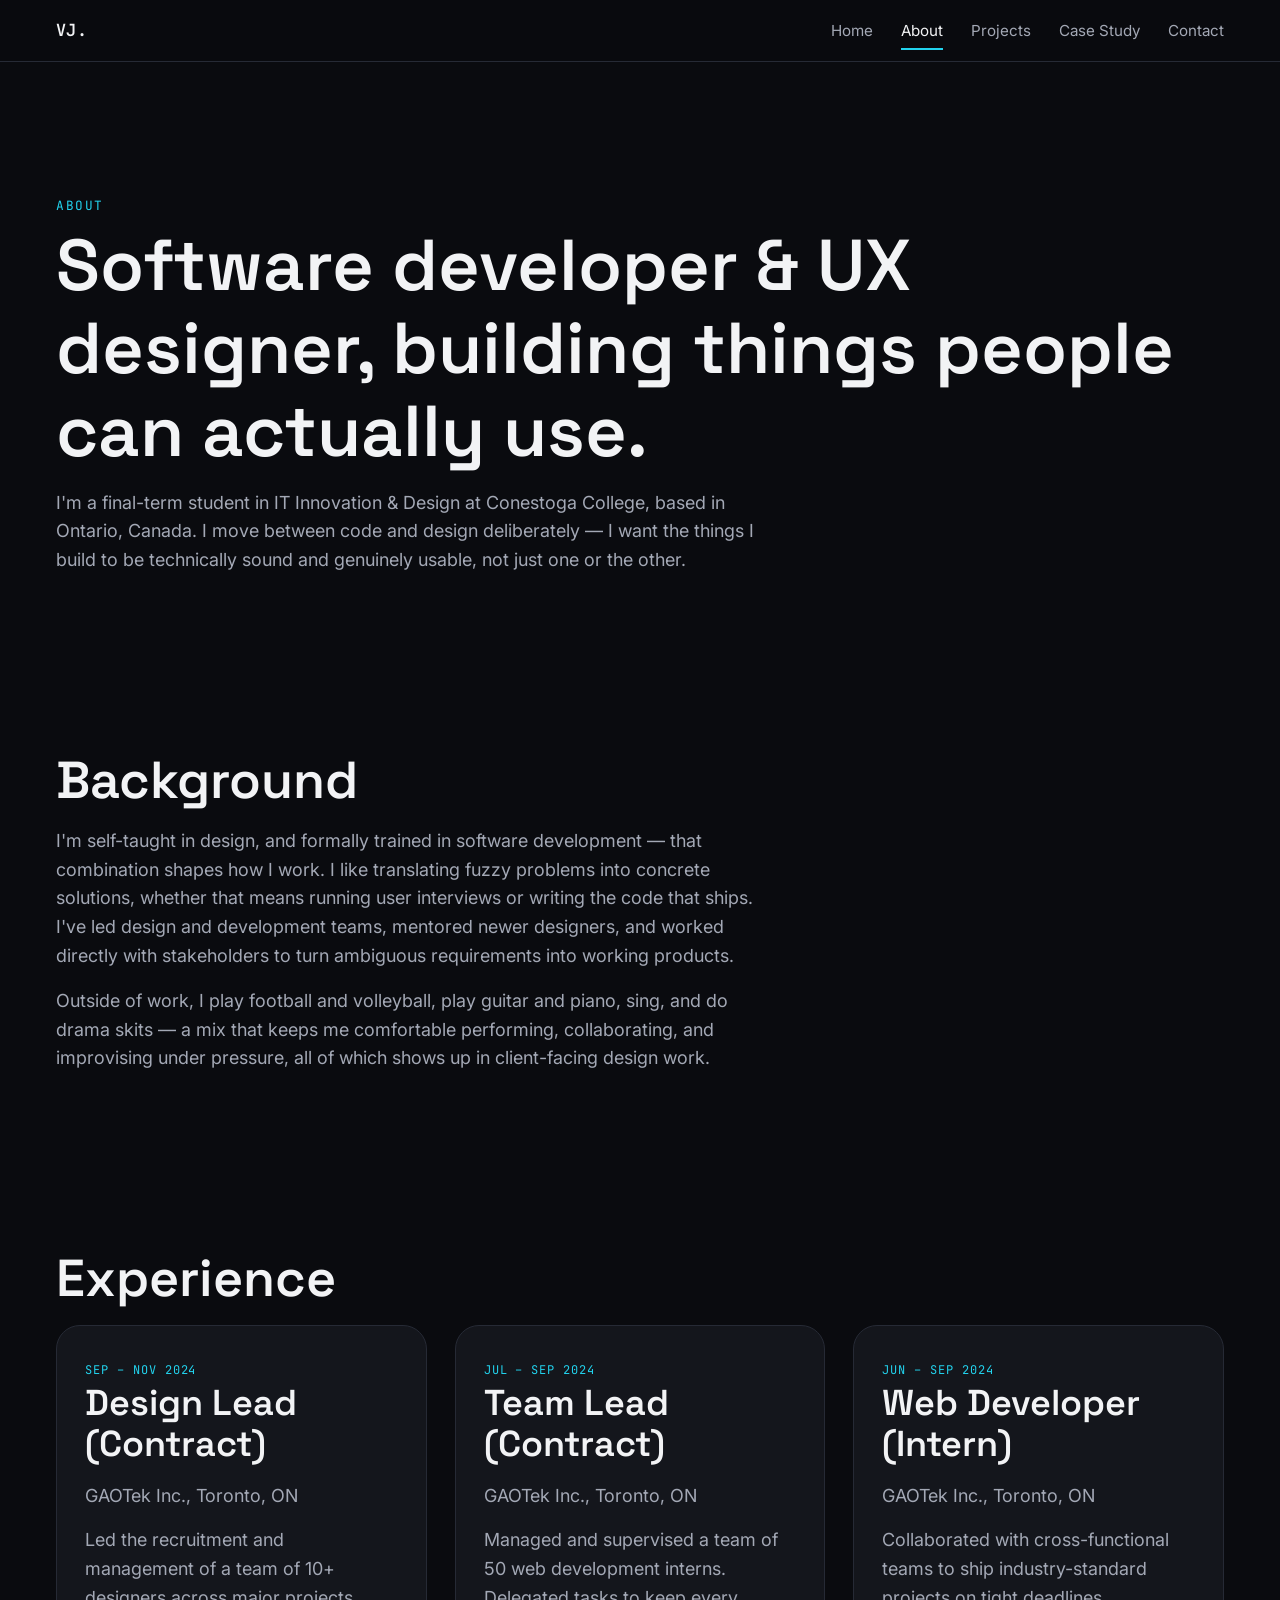
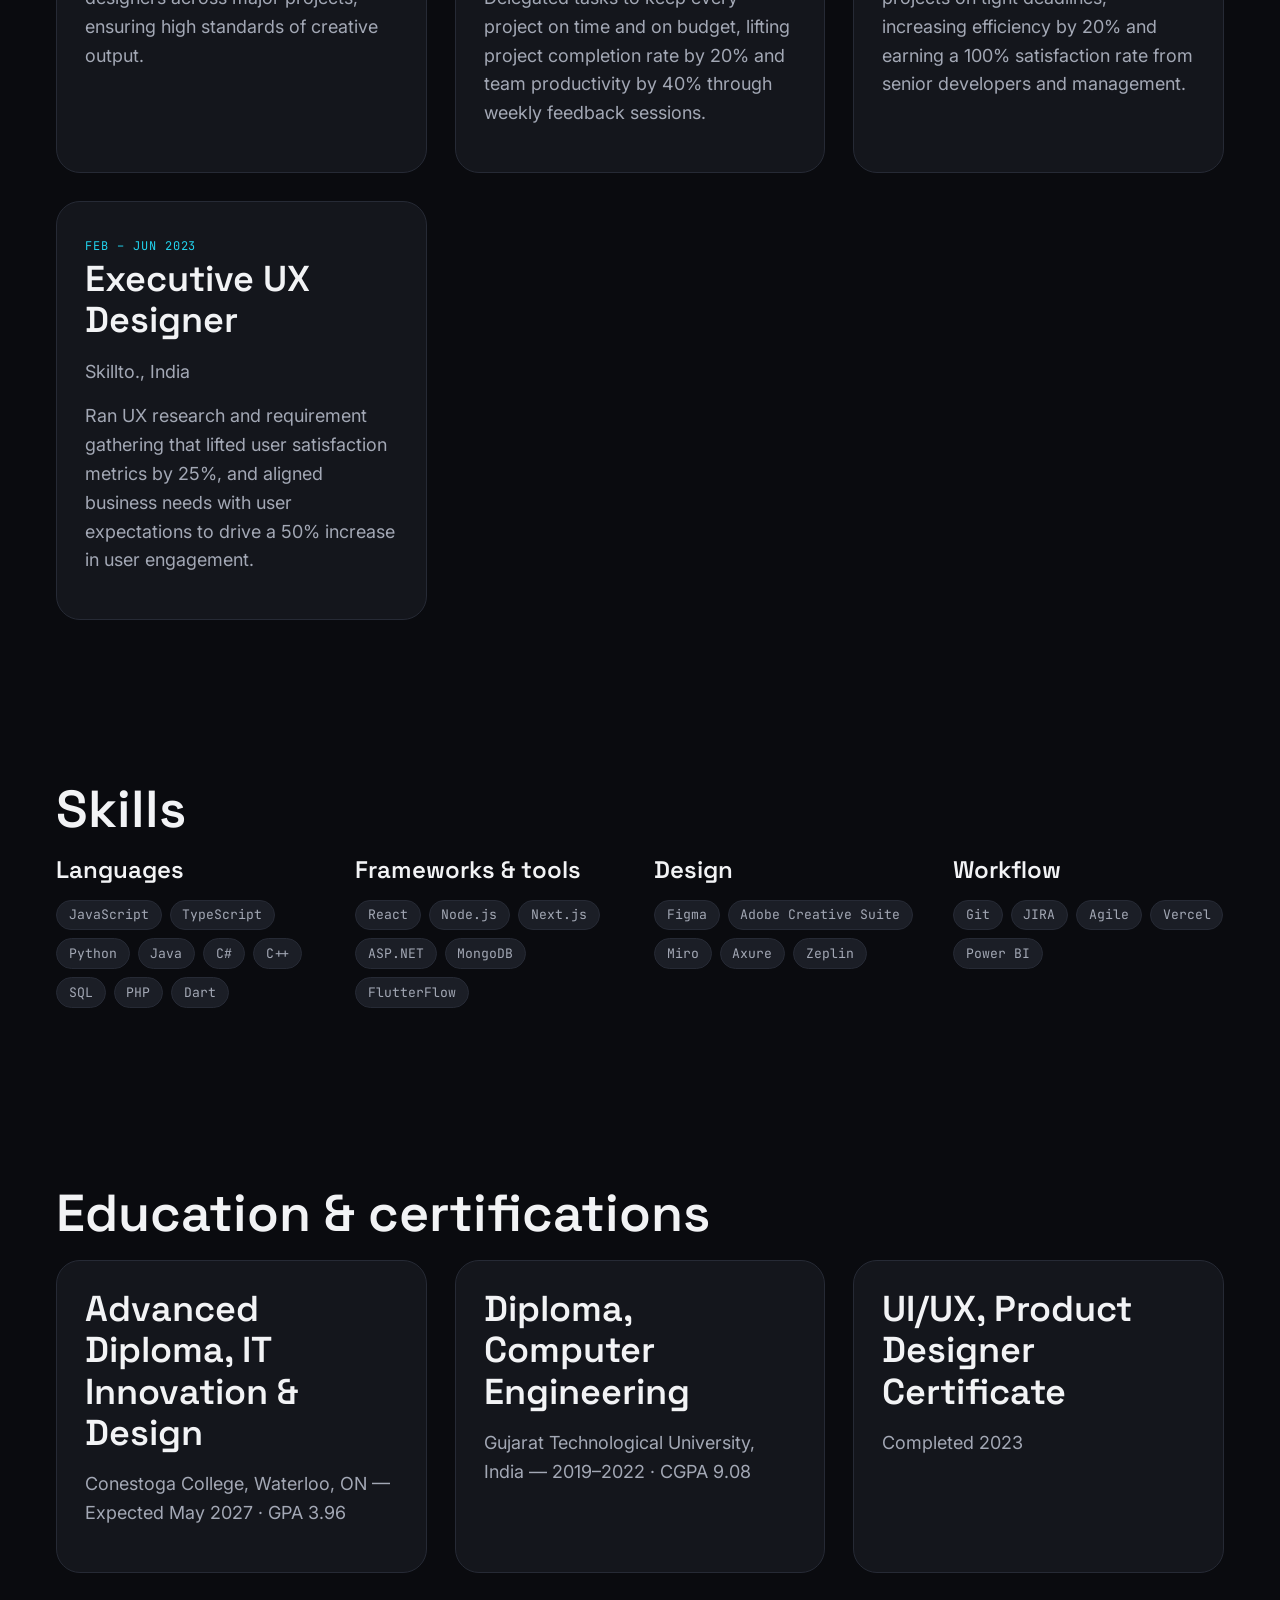
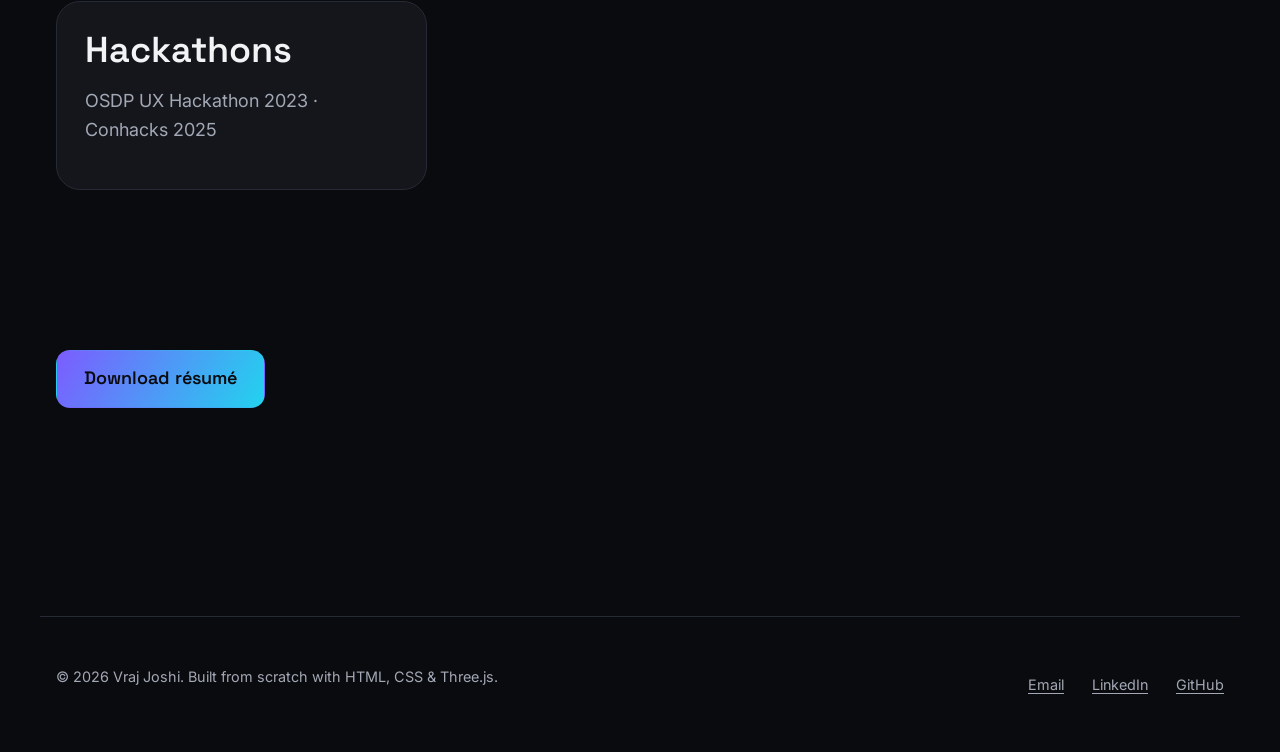
==== about.html @ d48a5772 "Add design tokens, base styles, nav, About and Projects pages Co-Authored-By: Claude Sonnet 5 <norep" ====
<!DOCTYPE html>
<html lang="en">
<head>
  <meta charset="UTF-8" />
  <meta name="viewport" content="width=device-width, initial-scale=1.0" />
  <title>About — Vraj Joshi</title>
  <meta name="description" content="Vraj Joshi is a software developer and UX designer based in Ontario, Canada, studying IT Innovation & Design at Conestoga College." />
  <meta property="og:title" content="About — Vraj Joshi" />
  <meta property="og:description" content="Software developer and UX designer based in Ontario, Canada." />
  <meta property="og:type" content="website" />
  <link rel="preconnect" href="https://fonts.googleapis.com" />
  <link rel="preconnect" href="https://fonts.gstatic.com" crossorigin />
  <link href="https://fonts.googleapis.com/css2?family=Space+Grotesk:wght@500;600;700&family=Inter:wght@400;500;600&family=JetBrains+Mono:wght@400;500&display=swap" rel="stylesheet" />
  <link rel="stylesheet" href="css/tokens.css" />
  <link rel="stylesheet" href="css/base.css" />
  <link rel="stylesheet" href="css/main.css" />
</head>
<body>
  <a class="skip-link" href="#main">Skip to content</a>

  <header class="site-header">
    <nav class="nav container" aria-label="Primary">
      <a class="nav__brand" href="index.html">VJ<span aria-hidden="true">.</span></a>
      <button class="nav__toggle" aria-expanded="false" aria-controls="primary-nav" aria-label="Toggle menu">
        <svg width="18" height="14" viewBox="0 0 18 14" fill="none" aria-hidden="true">
          <path d="M0 1H18M0 7H18M0 13H18" stroke="currentColor" stroke-width="2" />
        </svg>
      </button>
      <ul class="nav__list" id="primary-nav">
        <li><a href="index.html">Home</a></li>
        <li><a href="about.html" aria-current="page">About</a></li>
        <li><a href="projects.html">Projects</a></li>
        <li><a href="case-study.html">Case Study</a></li>
        <li><a href="contact.html">Contact</a></li>
      </ul>
    </nav>
  </header>

  <main id="main">
    <section class="page-hero container">
      <span class="eyebrow">About</span>
      <h1>Software developer &amp; UX designer, building things people can actually use.</h1>
      <p>I'm a final-term student in IT Innovation &amp; Design at Conestoga College, based in Ontario, Canada. I move between code and design deliberately — I want the things I build to be technically sound and genuinely usable, not just one or the other.</p>
    </section>

    <section class="section container">
      <h2>Background</h2>
      <p>I'm self-taught in design, and formally trained in software development — that combination shapes how I work. I like translating fuzzy problems into concrete solutions, whether that means running user interviews or writing the code that ships. I've led design and development teams, mentored newer designers, and worked directly with stakeholders to turn ambiguous requirements into working products.</p>
      <p>Outside of work, I play football and volleyball, play guitar and piano, sing, and do drama skits — a mix that keeps me comfortable performing, collaborating, and improvising under pressure, all of which shows up in client-facing design work.</p>
    </section>

    <section class="section container">
      <h2>Experience</h2>
      <div class="card-grid">
        <article class="card">
          <span class="project-card__tag">Sep – Nov 2024</span>
          <h3>Design Lead (Contract)</h3>
          <p>GAOTek Inc., Toronto, ON</p>
          <p>Led the recruitment and management of a team of 10+ designers across major projects, ensuring high standards of creative output.</p>
        </article>
        <article class="card">
          <span class="project-card__tag">Jul – Sep 2024</span>
          <h3>Team Lead (Contract)</h3>
          <p>GAOTek Inc., Toronto, ON</p>
          <p>Managed and supervised a team of 50 web development interns. Delegated tasks to keep every project on time and on budget, lifting project completion rate by 20% and team productivity by 40% through weekly feedback sessions.</p>
        </article>
        <article class="card">
          <span class="project-card__tag">Jun – Sep 2024</span>
          <h3>Web Developer (Intern)</h3>
          <p>GAOTek Inc., Toronto, ON</p>
          <p>Collaborated with cross-functional teams to ship industry-standard projects on tight deadlines, increasing efficiency by 20% and earning a 100% satisfaction rate from senior developers and management.</p>
        </article>
        <article class="card">
          <span class="project-card__tag">Feb – Jun 2023</span>
          <h3>Executive UX Designer</h3>
          <p>Skillto., India</p>
          <p>Ran UX research and requirement gathering that lifted user satisfaction metrics by 25%, and aligned business needs with user expectations to drive a 50% increase in user engagement.</p>
        </article>
      </div>
    </section>

    <section class="section container">
      <h2>Skills</h2>
      <div class="skills-grid">
        <div>
          <h4>Languages</h4>
          <ul class="tag-list">
            <li>JavaScript</li><li>TypeScript</li><li>Python</li><li>Java</li><li>C#</li><li>C++</li><li>SQL</li><li>PHP</li><li>Dart</li>
          </ul>
        </div>
        <div>
          <h4>Frameworks &amp; tools</h4>
          <ul class="tag-list">
            <li>React</li><li>Node.js</li><li>Next.js</li><li>ASP.NET</li><li>MongoDB</li><li>FlutterFlow</li>
          </ul>
        </div>
        <div>
          <h4>Design</h4>
          <ul class="tag-list">
            <li>Figma</li><li>Adobe Creative Suite</li><li>Miro</li><li>Axure</li><li>Zeplin</li>
          </ul>
        </div>
        <div>
          <h4>Workflow</h4>
          <ul class="tag-list">
            <li>Git</li><li>JIRA</li><li>Agile</li><li>Vercel</li><li>Power BI</li>
          </ul>
        </div>
      </div>
    </section>

    <section class="section container">
      <h2>Education &amp; certifications</h2>
      <div class="card-grid">
        <article class="card">
          <h3>Advanced Diploma, IT Innovation &amp; Design</h3>
          <p>Conestoga College, Waterloo, ON — Expected May 2027 · GPA 3.96</p>
        </article>
        <article class="card">
          <h3>Diploma, Computer Engineering</h3>
          <p>Gujarat Technological University, India — 2019–2022 · CGPA 9.08</p>
        </article>
        <article class="card">
          <h3>UI/UX, Product Designer Certificate</h3>
          <p>Completed 2023</p>
        </article>
        <article class="card">
          <h3>Hackathons</h3>
          <p>OSDP UX Hackathon 2023 · Conhacks 2025</p>
        </article>
      </div>
    </section>

    <section class="section container">
      <a class="btn btn--primary" href="assets/resume.pdf" download>Download résumé</a>
    </section>
  </main>

  <footer class="site-footer container">
    <div class="footer__grid">
      <p>© 2026 Vraj Joshi. Built from scratch with HTML, CSS &amp; Three.js.</p>
      <ul class="footer__links">
        <li><a href="mailto:vrajjoshi123@gmail.com">Email</a></li>
        <li><a href="#" target="_blank" rel="noopener">LinkedIn<!-- TODO: add real LinkedIn URL --></a></li>
        <li><a href="https://github.com/Vraj747" target="_blank" rel="noopener">GitHub</a></li>
      </ul>
    </div>
  </footer>

  <script src="js/nav.js"></script>
</body>
</html>
---- css/tokens.css ----
/* Nocturne design tokens */
:root {
  --color-bg: #0a0b0f;
  --color-surface: #14161c;
  --color-surface-raised: #1b1e26;
  --color-border: #262a35;
  --color-text: #f2f3f5;
  --color-text-muted: #a3a8b5;
  --color-accent-1: #7c5cff;
  --color-accent-2: #22d3ee;
  --color-accent-gradient: linear-gradient(120deg, var(--color-accent-1), var(--color-accent-2));
  --color-focus: #22d3ee;

  --font-heading: "Space Grotesk", "Segoe UI", sans-serif;
  --font-body: "Inter", "Segoe UI", sans-serif;
  --font-mono: "JetBrains Mono", "Consolas", monospace;

  --step-0: clamp(1rem, 0.95rem + 0.25vw, 1.125rem);
  --step-1: clamp(1.25rem, 1.15rem + 0.5vw, 1.5rem);
  --step-2: clamp(1.75rem, 1.5rem + 1vw, 2.25rem);
  --step-3: clamp(2.25rem, 1.8rem + 2vw, 3.25rem);
  --step-4: clamp(2.75rem, 2rem + 3.5vw, 4.5rem);

  --space-xs: 0.5rem;
  --space-sm: 1rem;
  --space-md: 1.75rem;
  --space-lg: 3rem;
  --space-xl: 5rem;
  --space-2xl: 8rem;

  --radius-sm: 8px;
  --radius-md: 14px;
  --radius-lg: 24px;

  --max-width: 1200px;
  --transition-fast: 150ms ease;
  --transition-medium: 300ms ease;
}

@media (prefers-color-scheme: light) {
  :root {
    /* Nocturne is intentionally dark-first; keep the same palette in light OS mode
       since the brand relies on contrast against near-black, not on inverting. */
  }
}
---- css/base.css ----
/* Reset & base */
*,
*::before,
*::after {
  box-sizing: border-box;
}

html {
  scroll-behavior: smooth;
}

@media (prefers-reduced-motion: reduce) {
  html {
    scroll-behavior: auto;
  }
  *,
  *::before,
  *::after {
    animation-duration: 0.01ms !important;
    animation-iteration-count: 1 !important;
    transition-duration: 0.01ms !important;
    scroll-behavior: auto !important;
  }
}

body {
  margin: 0;
  background: var(--color-bg);
  color: var(--color-text);
  font-family: var(--font-body);
  font-size: var(--step-0);
  line-height: 1.6;
  -webkit-font-smoothing: antialiased;
}

img,
svg,
video,
canvas {
  max-width: 100%;
  display: block;
}

h1,
h2,
h3,
h4 {
  font-family: var(--font-heading);
  line-height: 1.15;
  margin: 0 0 var(--space-sm);
  font-weight: 600;
}

h1 {
  font-size: var(--step-4);
}
h2 {
  font-size: var(--step-3);
}
h3 {
  font-size: var(--step-2);
}
h4 {
  font-size: var(--step-1);
}

p {
  margin: 0 0 var(--space-sm);
  max-width: 65ch;
  color: var(--color-text-muted);
}

a {
  color: var(--color-accent-2);
  text-decoration-thickness: 1px;
  text-underline-offset: 3px;
}

a:hover {
  color: var(--color-text);
}

ul,
ol {
  padding-left: 1.25em;
  color: var(--color-text-muted);
}

/* Focus visibility (WCAG) */
:focus-visible {
  outline: 2px solid var(--color-focus);
  outline-offset: 3px;
  border-radius: var(--radius-sm);
}

/* Skip link */
.skip-link {
  position: absolute;
  left: -999px;
  top: auto;
  z-index: 1000;
  background: var(--color-surface-raised);
  color: var(--color-text);
  padding: var(--space-xs) var(--space-sm);
  border-radius: var(--radius-sm);
  border: 1px solid var(--color-border);
}

.skip-link:focus {
  left: var(--space-sm);
  top: var(--space-sm);
}

.container {
  max-width: var(--max-width);
  margin-inline: auto;
  padding-inline: var(--space-sm);
}

.visually-hidden {
  position: absolute;
  width: 1px;
  height: 1px;
  overflow: hidden;
  clip: rect(0 0 0 0);
  white-space: nowrap;
}
---- css/main.css ----
/* Site chrome */
.site-header {
  position: sticky;
  top: 0;
  z-index: 100;
  background: rgba(10, 11, 15, 0.85);
  backdrop-filter: blur(10px);
  border-bottom: 1px solid var(--color-border);
}

.nav {
  display: flex;
  align-items: center;
  justify-content: space-between;
  padding-block: var(--space-sm);
}

.nav__brand {
  font-family: var(--font-mono);
  font-weight: 600;
  color: var(--color-text);
  text-decoration: none;
  font-size: 1.05rem;
  letter-spacing: 0.02em;
}

.nav__brand:hover {
  color: var(--color-accent-2);
}

.nav__list {
  list-style: none;
  display: flex;
  gap: var(--space-md);
  margin: 0;
  padding: 0;
}

.nav__list a {
  color: var(--color-text-muted);
  text-decoration: none;
  font-size: 0.95rem;
  padding: var(--space-xs) 0;
  border-bottom: 2px solid transparent;
  transition: color var(--transition-fast), border-color var(--transition-fast);
}

.nav__list a:hover,
.nav__list a[aria-current="page"] {
  color: var(--color-text);
  border-bottom-color: var(--color-accent-2);
}

.nav__toggle {
  display: none;
}

.site-footer {
  border-top: 1px solid var(--color-border);
  margin-top: var(--space-2xl);
  padding-block: var(--space-lg);
  color: var(--color-text-muted);
  font-size: 0.9rem;
}

.footer__grid {
  display: flex;
  flex-wrap: wrap;
  gap: var(--space-md);
  justify-content: space-between;
  align-items: center;
}

.footer__links {
  list-style: none;
  display: flex;
  gap: var(--space-md);
  padding: 0;
  margin: 0;
}

.footer__links a {
  color: var(--color-text-muted);
}

.footer__links a:hover {
  color: var(--color-accent-2);
}

/* Page hero */
.page-hero {
  padding-block: var(--space-2xl) var(--space-xl);
}

.eyebrow {
  font-family: var(--font-mono);
  color: var(--color-accent-2);
  text-transform: uppercase;
  letter-spacing: 0.12em;
  font-size: 0.8rem;
  display: inline-block;
  margin-bottom: var(--space-xs);
}

/* Buttons */
.btn {
  display: inline-flex;
  align-items: center;
  gap: 0.5em;
  padding: 0.75em 1.5em;
  border-radius: var(--radius-md);
  font-family: var(--font-heading);
  font-weight: 600;
  text-decoration: none;
  border: 1px solid transparent;
  transition: transform var(--transition-fast), border-color var(--transition-fast), background var(--transition-fast);
}

.btn--primary {
  background: var(--color-accent-gradient);
  color: #0a0b0f;
}

.btn--primary:hover {
  transform: translateY(-2px);
  color: #0a0b0f;
}

.btn--ghost {
  border-color: var(--color-border);
  color: var(--color-text);
}

.btn--ghost:hover {
  border-color: var(--color-accent-2);
  color: var(--color-accent-2);
}

/* Section spacing */
.section {
  padding-block: var(--space-xl);
}

.section--tight {
  padding-block: var(--space-lg);
}

/* Cards */
.card {
  background: var(--color-surface);
  border: 1px solid var(--color-border);
  border-radius: var(--radius-lg);
  padding: var(--space-md);
}

.card-grid {
  display: grid;
  grid-template-columns: repeat(auto-fit, minmax(280px, 1fr));
  gap: var(--space-md);
}

.project-card {
  display: flex;
  flex-direction: column;
  gap: var(--space-xs);
  text-decoration: none;
  color: inherit;
  transition: transform var(--transition-medium), border-color var(--transition-fast);
}

.project-card:hover {
  transform: translateY(-4px);
  border-color: var(--color-accent-1);
}

.project-card__tag {
  font-family: var(--font-mono);
  font-size: 0.75rem;
  color: var(--color-accent-2);
  text-transform: uppercase;
  letter-spacing: 0.08em;
}

.project-card h3 {
  margin-bottom: 0;
}

.project-card p {
  color: var(--color-text-muted);
  margin-bottom: 0;
}

.tag-list {
  list-style: none;
  display: flex;
  flex-wrap: wrap;
  gap: var(--space-xs);
  padding: 0;
  margin: var(--space-sm) 0;
}

.tag-list li {
  background: var(--color-surface-raised);
  border: 1px solid var(--color-border);
  border-radius: 999px;
  padding: 0.3em 0.9em;
  font-size: 0.82rem;
  font-family: var(--font-mono);
  color: var(--color-text-muted);
}

/* Skills grid */
.skills-grid {
  display: grid;
  grid-template-columns: repeat(auto-fit, minmax(220px, 1fr));
  gap: var(--space-md);
}

/* Case study specific */
.case-artifact {
  border: 1px solid var(--color-border);
  border-radius: var(--radius-lg);
  padding: var(--space-md);
  background: var(--color-surface);
  margin-block: var(--space-md);
}

.case-artifact__label {
  font-family: var(--font-mono);
  font-size: 0.75rem;
  color: var(--color-accent-2);
  text-transform: uppercase;
  letter-spacing: 0.1em;
  margin-bottom: var(--space-xs);
  display: block;
}

.case-nav {
  display: flex;
  flex-wrap: wrap;
  gap: var(--space-xs);
  list-style: none;
  padding: 0;
  margin: var(--space-md) 0;
  border-top: 1px solid var(--color-border);
  border-bottom: 1px solid var(--color-border);
}

.case-nav a {
  display: block;
  padding: var(--space-xs) var(--space-sm);
  color: var(--color-text-muted);
  text-decoration: none;
  font-size: 0.85rem;
}

.case-nav a:hover {
  color: var(--color-accent-2);
}

/* Responsive nav */
@media (max-width: 720px) {
  .nav__list {
    display: none;
    position: absolute;
    top: 100%;
    left: 0;
    right: 0;
    background: var(--color-surface);
    border-bottom: 1px solid var(--color-border);
    flex-direction: column;
    gap: 0;
    padding: var(--space-sm);
  }

  .nav__list.is-open {
    display: flex;
  }

  .nav__list a {
    padding: var(--space-sm) 0;
    width: 100%;
  }

  .nav__toggle {
    display: inline-flex;
    align-items: center;
    justify-content: center;
    background: none;
    border: 1px solid var(--color-border);
    border-radius: var(--radius-sm);
    color: var(--color-text);
    width: 40px;
    height: 40px;
    cursor: pointer;
  }

  .nav {
    position: relative;
  }
}
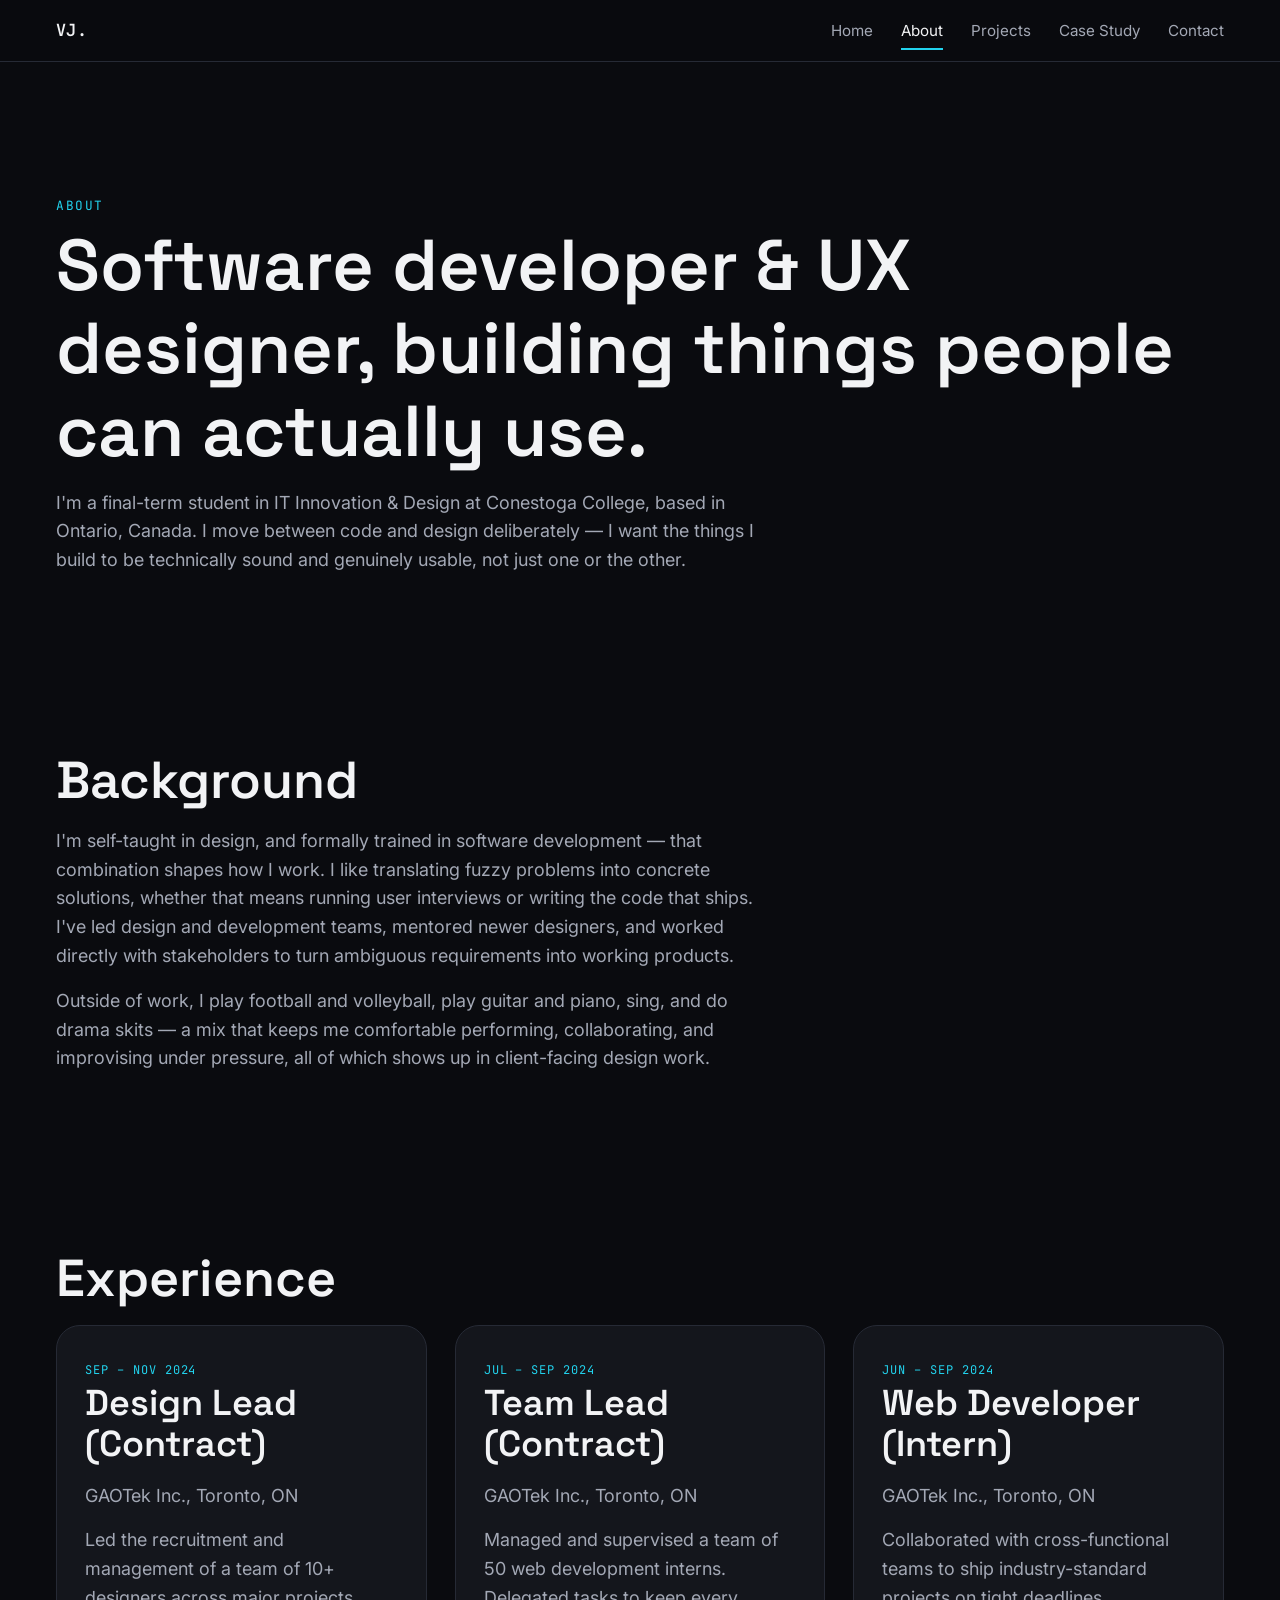
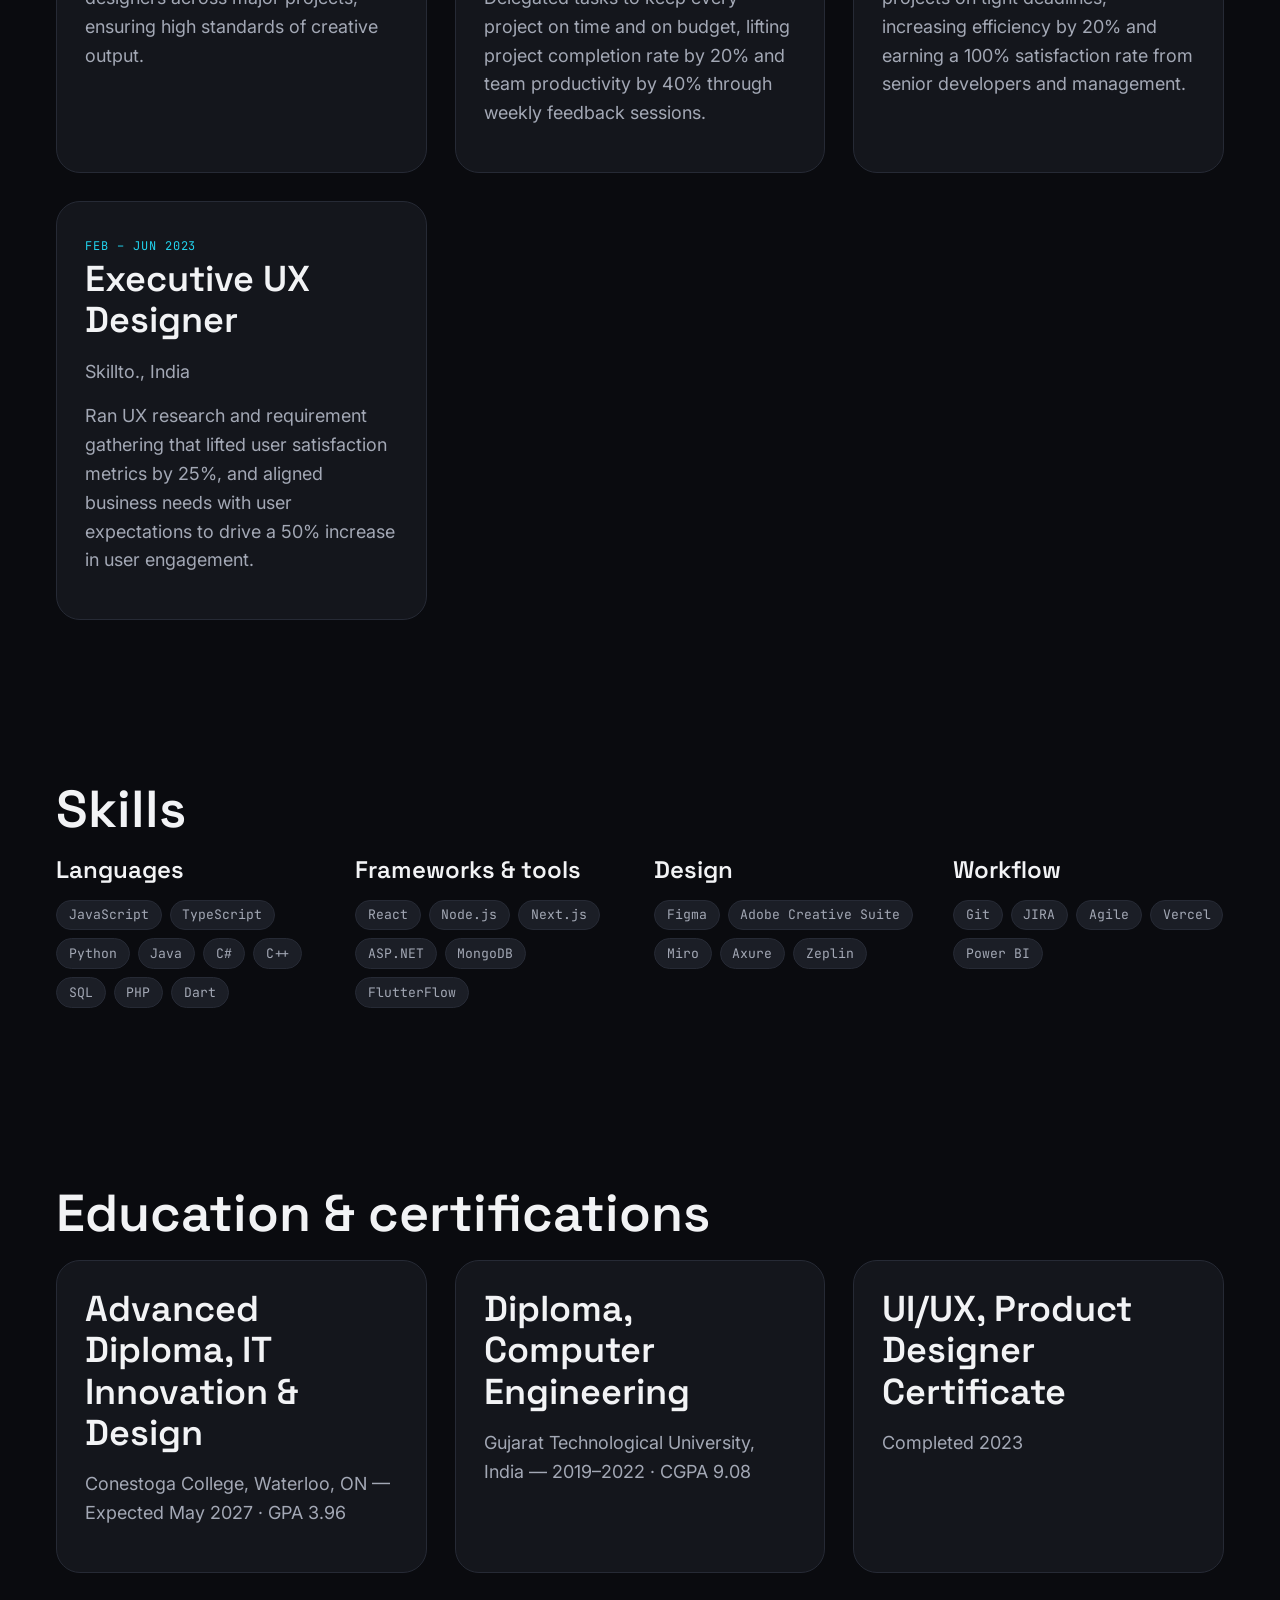
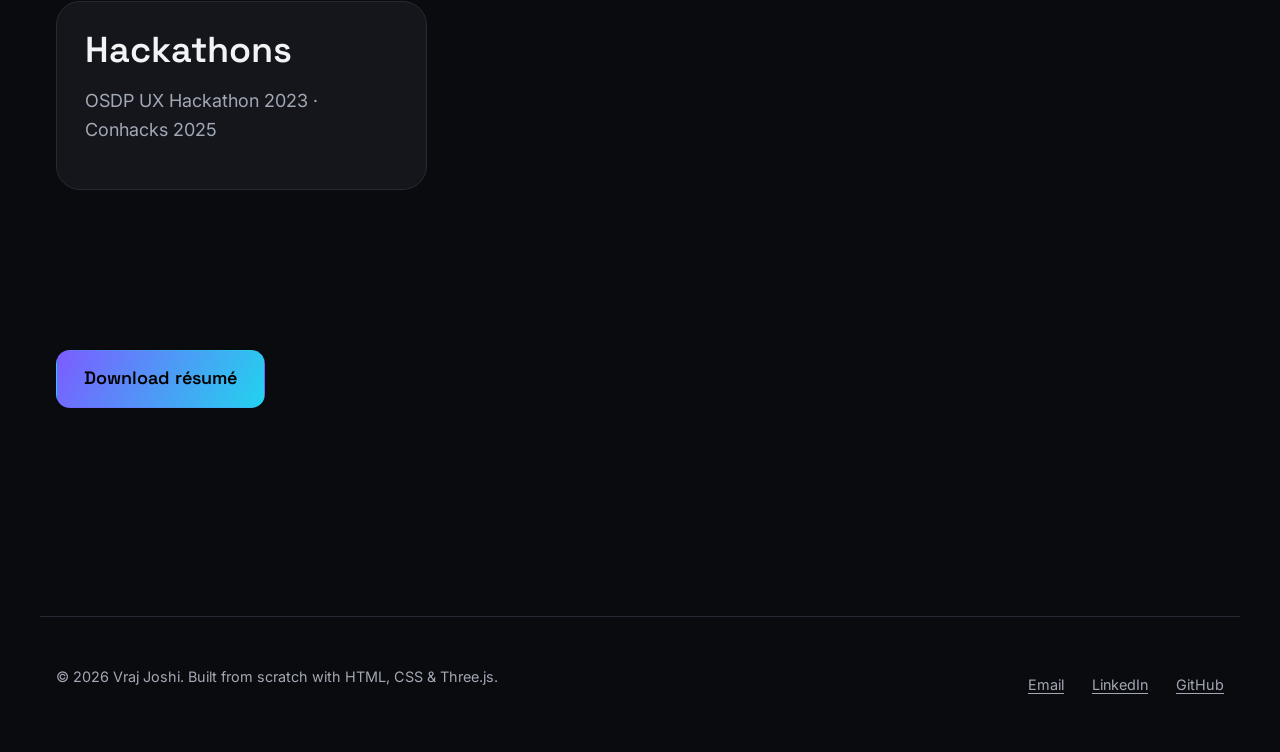
==== commit 063ef447: "Accessibility pass: fix heading hierarchy, improve contrast, add labels - Convert Role/Timeline/Tool" ====
--- a/about.html
+++ b/about.html
@@ -83,25 +83,25 @@
       <h2>Skills</h2>
       <div class="skills-grid">
         <div>
-          <h4>Languages</h4>
+          <h3>Languages</h3>
           <ul class="tag-list">
             <li>JavaScript</li><li>TypeScript</li><li>Python</li><li>Java</li><li>C#</li><li>C++</li><li>SQL</li><li>PHP</li><li>Dart</li>
           </ul>
         </div>
         <div>
-          <h4>Frameworks &amp; tools</h4>
+          <h3>Frameworks &amp; tools</h3>
           <ul class="tag-list">
             <li>React</li><li>Node.js</li><li>Next.js</li><li>ASP.NET</li><li>MongoDB</li><li>FlutterFlow</li>
           </ul>
         </div>
         <div>
-          <h4>Design</h4>
+          <h3>Design</h3>
           <ul class="tag-list">
             <li>Figma</li><li>Adobe Creative Suite</li><li>Miro</li><li>Axure</li><li>Zeplin</li>
           </ul>
         </div>
         <div>
-          <h4>Workflow</h4>
+          <h3>Workflow</h3>
           <ul class="tag-list">
             <li>Git</li><li>JIRA</li><li>Agile</li><li>Vercel</li><li>Power BI</li>
           </ul>
@@ -141,7 +141,7 @@
       <p>© 2026 Vraj Joshi. Built from scratch with HTML, CSS &amp; Three.js.</p>
       <ul class="footer__links">
         <li><a href="mailto:vrajjoshi123@gmail.com">Email</a></li>
-        <li><a href="#" target="_blank" rel="noopener">LinkedIn<!-- TODO: add real LinkedIn URL --></a></li>
+        <li><a href="https://www.linkedin.com/in/vraj-joshi" target="_blank" rel="noopener">LinkedIn</a></li>
         <li><a href="https://github.com/Vraj747" target="_blank" rel="noopener">GitHub</a></li>
       </ul>
     </div>
--- a/css/main.css
+++ b/css/main.css
@@ -118,12 +118,12 @@
 
 .btn--primary {
   background: var(--color-accent-gradient);
-  color: #0a0b0f;
+  color: #000;
 }
 
 .btn--primary:hover {
   transform: translateY(-2px);
-  color: #0a0b0f;
+  color: #000;
 }
 
 .btn--ghost {
@@ -214,6 +214,21 @@
   display: grid;
   grid-template-columns: repeat(auto-fit, minmax(220px, 1fr));
   gap: var(--space-md);
+}
+
+.skills-grid h3 {
+  font-size: var(--step-1);
+  margin-bottom: var(--space-xs);
+}
+
+/* Metadata label inside a card (Role / Timeline / Tools) — not a heading */
+.card-label {
+  font-family: var(--font-mono);
+  text-transform: uppercase;
+  letter-spacing: 0.08em;
+  font-size: 0.75rem;
+  color: var(--color-text-muted);
+  margin: 0 0 0.5em;
 }
 
 /* Case study specific */
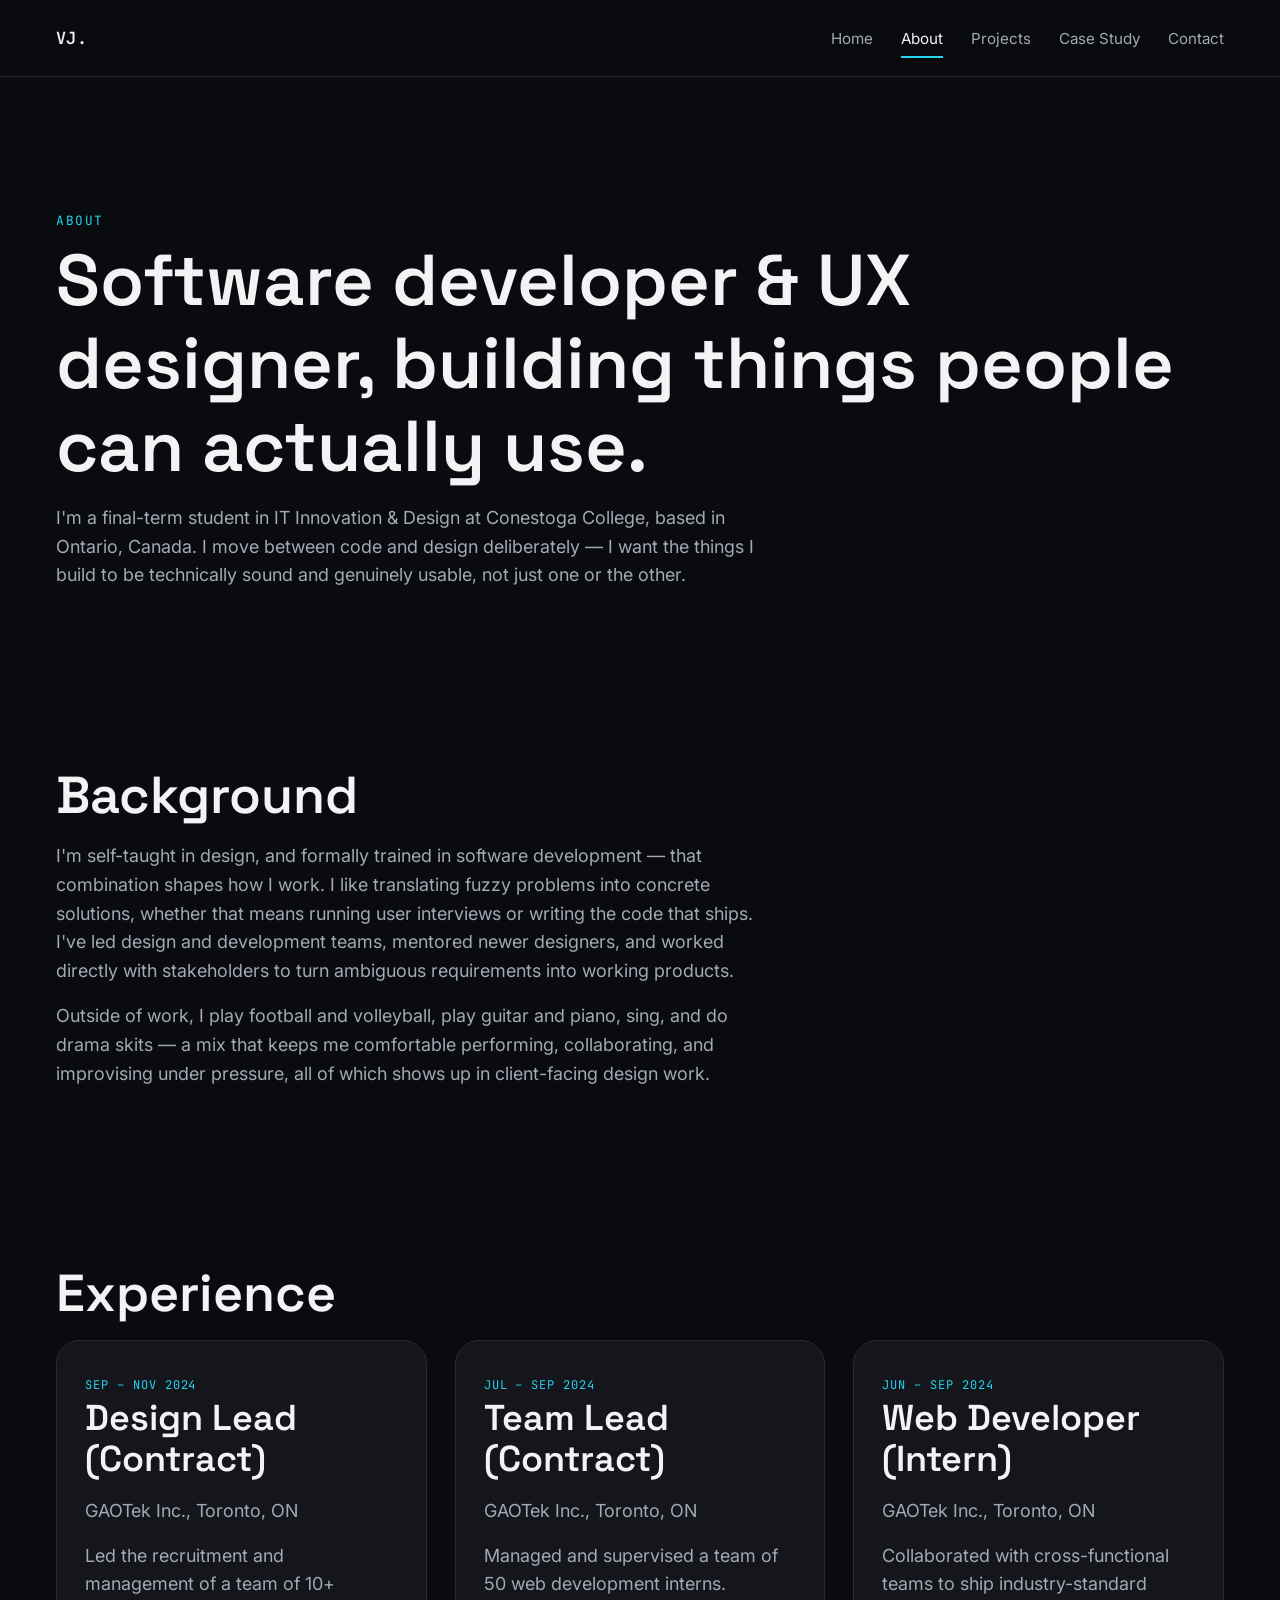
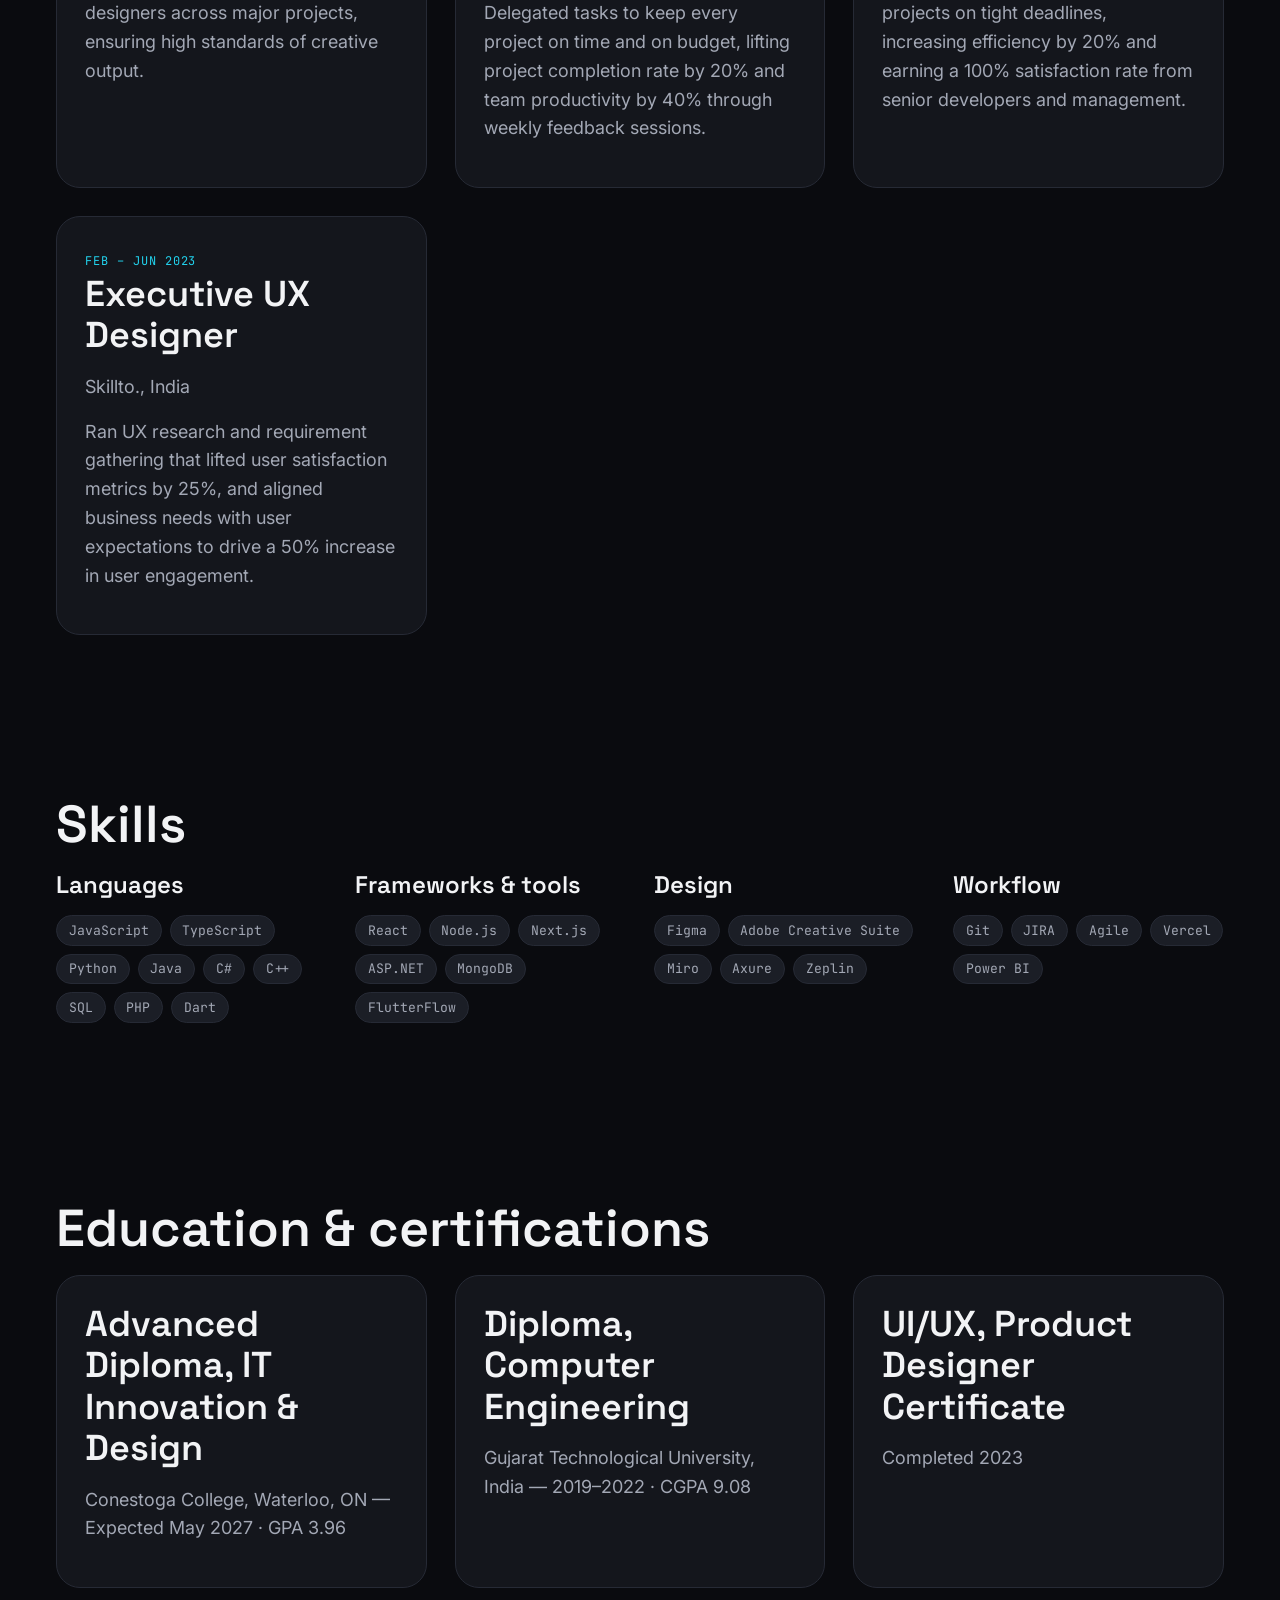
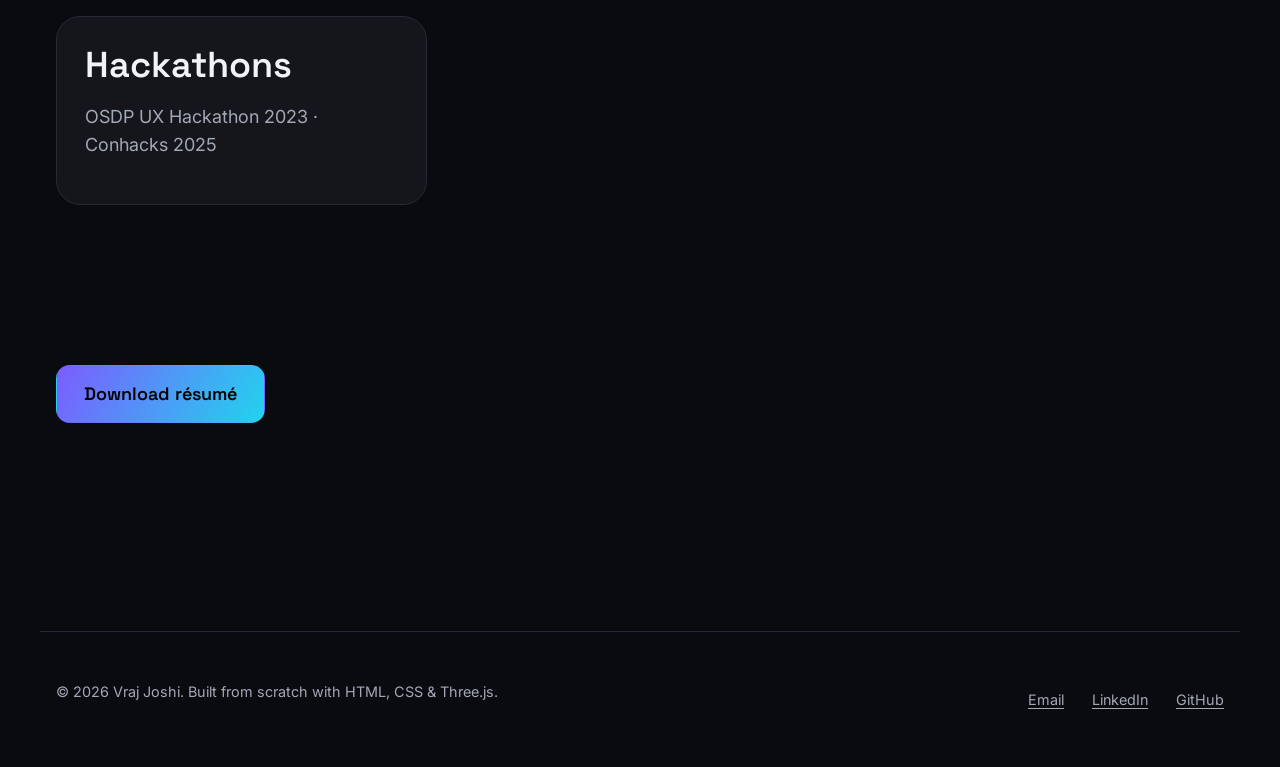
==== commit 6be55861: "Assignment 2: accessibility and responsiveness pass Focus-within reveal for scroll panels, Escape cl" ====
--- a/about.html
+++ b/about.html
@@ -3,6 +3,9 @@
 <head>
   <meta charset="UTF-8" />
   <meta name="viewport" content="width=device-width, initial-scale=1.0" />
+  <meta name="theme-color" content="#0a0b0f" />
+  <meta name="color-scheme" content="dark" />
+  <link rel="icon" href="assets/favicon.svg" type="image/svg+xml" />
   <title>About — Vraj Joshi</title>
   <meta name="description" content="Vraj Joshi is a software developer and UX designer based in Ontario, Canada, studying IT Innovation & Design at Conestoga College." />
   <meta property="og:title" content="About — Vraj Joshi" />
@@ -141,8 +144,8 @@
       <p>© 2026 Vraj Joshi. Built from scratch with HTML, CSS &amp; Three.js.</p>
       <ul class="footer__links">
         <li><a href="mailto:vrajjoshi123@gmail.com">Email</a></li>
-        <li><a href="https://www.linkedin.com/in/vraj-joshi" target="_blank" rel="noopener">LinkedIn</a></li>
-        <li><a href="https://github.com/Vraj747" target="_blank" rel="noopener">GitHub</a></li>
+        <li><a href="https://www.linkedin.com/in/vraj-joshi" target="_blank" rel="noopener">LinkedIn<span class="visually-hidden"> (opens in a new tab)</span></a></li>
+        <li><a href="https://github.com/Vraj747" target="_blank" rel="noopener">GitHub<span class="visually-hidden"> (opens in a new tab)</span></a></li>
       </ul>
     </div>
   </footer>
--- a/css/base.css
+++ b/css/base.css
@@ -7,6 +7,9 @@
 
 html {
   scroll-behavior: smooth;
+  /* A2: keep anchored/focused elements clear of the sticky header (WCAG 2.2 · 2.4.11 Focus Not Obscured) */
+  scroll-padding-top: 5rem;
+  color-scheme: dark;
 }
 
 @media (prefers-reduced-motion: reduce) {
@@ -39,6 +42,11 @@
 canvas {
   max-width: 100%;
   display: block;
+}
+
+/* A2: width/height attributes reserve space (no layout shift); height:auto keeps the true aspect ratio */
+img {
+  height: auto;
 }
 
 h1,
@@ -125,3 +133,27 @@
   clip: rect(0 0 0 0);
   white-space: nowrap;
 }
+
+/* A2: Windows High Contrast / forced-colors support */
+@media (forced-colors: active) {
+  :focus-visible {
+    outline: 3px solid Highlight;
+  }
+  .btn,
+  .card,
+  .journey__panel-inner,
+  .journey__aside {
+    border: 1px solid CanvasText;
+  }
+  /* gradient-clipped numbers lose their background in forced colors, so give them a real text colour */
+  .journey__stat-num {
+    background: none;
+    color: CanvasText;
+    -webkit-text-fill-color: currentColor;
+  }
+}
+
+/* A2: let long strings (emails, URLs) wrap instead of forcing horizontal scroll at 320px / 400% zoom */
+h1, h2, h3, h4, p, li, a {
+  overflow-wrap: break-word;
+}
--- a/css/main.css
+++ b/css/main.css
@@ -16,6 +16,11 @@
 }
 
 .nav__brand {
+  /* A2: 44px minimum touch target */
+  display: inline-flex;
+  align-items: center;
+  min-height: 44px;
+  min-width: 44px;
   font-family: var(--font-mono);
   font-weight: 600;
   color: var(--color-text);
@@ -155,7 +160,7 @@
 
 .card-grid {
   display: grid;
-  grid-template-columns: repeat(auto-fit, minmax(280px, 1fr));
+  grid-template-columns: repeat(auto-fit, minmax(min(280px, 100%), 1fr));
   gap: var(--space-md);
 }
 
@@ -240,6 +245,32 @@
   margin-block: var(--space-md);
 }
 
+.case-artifact img,
+.figure-grid img {
+  border-radius: var(--radius-md);
+  border: 1px solid var(--color-border);
+  width: 100%;
+  height: auto;
+  background: var(--color-surface-raised);
+}
+
+.figure-grid {
+  display: grid;
+  grid-template-columns: repeat(auto-fit, minmax(180px, 1fr));
+  gap: var(--space-sm);
+  margin: var(--space-sm) 0 0;
+  list-style: none;
+  padding: 0;
+}
+
+.figure-grid figcaption,
+.case-artifact figcaption {
+  margin-top: var(--space-xs);
+  font-size: 0.8rem;
+  font-family: var(--font-mono);
+  color: var(--color-text-muted);
+}
+
 .case-artifact__label {
   font-family: var(--font-mono);
   font-size: 0.75rem;
@@ -262,7 +293,9 @@
 }
 
 .case-nav a {
-  display: block;
+  display: flex;
+  align-items: center;
+  min-height: 44px; /* A2: touch target */
   padding: var(--space-xs) var(--space-sm);
   color: var(--color-text-muted);
   text-decoration: none;
@@ -273,7 +306,18 @@
   color: var(--color-accent-2);
 }
 
-/* Responsive nav */
+/* Touch devices: every link/button gets a 44px hit area (WCAG 2.5.5 best practice; AA minimum is 24px) */
+@media (pointer: coarse) {
+  .nav__list a,
+  .footer__links a,
+  .journey-rail a {
+    display: inline-flex;
+    align-items: center;
+    min-height: 44px;
+  }
+}
+
+/* Responsive nav — phones (<= 720px) */
 @media (max-width: 720px) {
   .nav__list {
     display: none;
@@ -293,7 +337,9 @@
   }
 
   .nav__list a {
-    padding: var(--space-sm) 0;
+    display: flex;
+    align-items: center;
+    min-height: 48px;
     width: 100%;
   }
 
@@ -305,12 +351,63 @@
     border: 1px solid var(--color-border);
     border-radius: var(--radius-sm);
     color: var(--color-text);
-    width: 40px;
-    height: 40px;
+    width: 44px;
+    height: 44px;
     cursor: pointer;
   }
 
   .nav {
     position: relative;
   }
-}
+
+  .page-hero {
+    padding-block: var(--space-xl) var(--space-lg);
+  }
+
+  .section {
+    padding-block: var(--space-lg);
+  }
+
+  .card {
+    padding: var(--space-sm);
+  }
+
+  .footer__grid {
+    flex-direction: column;
+    align-items: flex-start;
+  }
+}
+
+/* Tablets (721px – 1024px): inline nav stays, but tighter rhythm and a guaranteed 2-column card grid */
+@media (min-width: 721px) and (max-width: 1024px) {
+  .container {
+    padding-inline: var(--space-md);
+  }
+
+  .nav__list {
+    gap: var(--space-sm);
+  }
+
+  .card-grid {
+    grid-template-columns: repeat(2, minmax(0, 1fr));
+  }
+
+  .page-hero {
+    padding-block: var(--space-xl) var(--space-lg);
+  }
+
+  .section {
+    padding-block: var(--space-lg);
+  }
+
+  .skills-grid {
+    grid-template-columns: repeat(2, minmax(0, 1fr));
+  }
+}
+
+/* Large screens: stop line lengths and hero type from growing without limit */
+@media (min-width: 1600px) {
+  :root {
+    --max-width: 1360px;
+  }
+}
